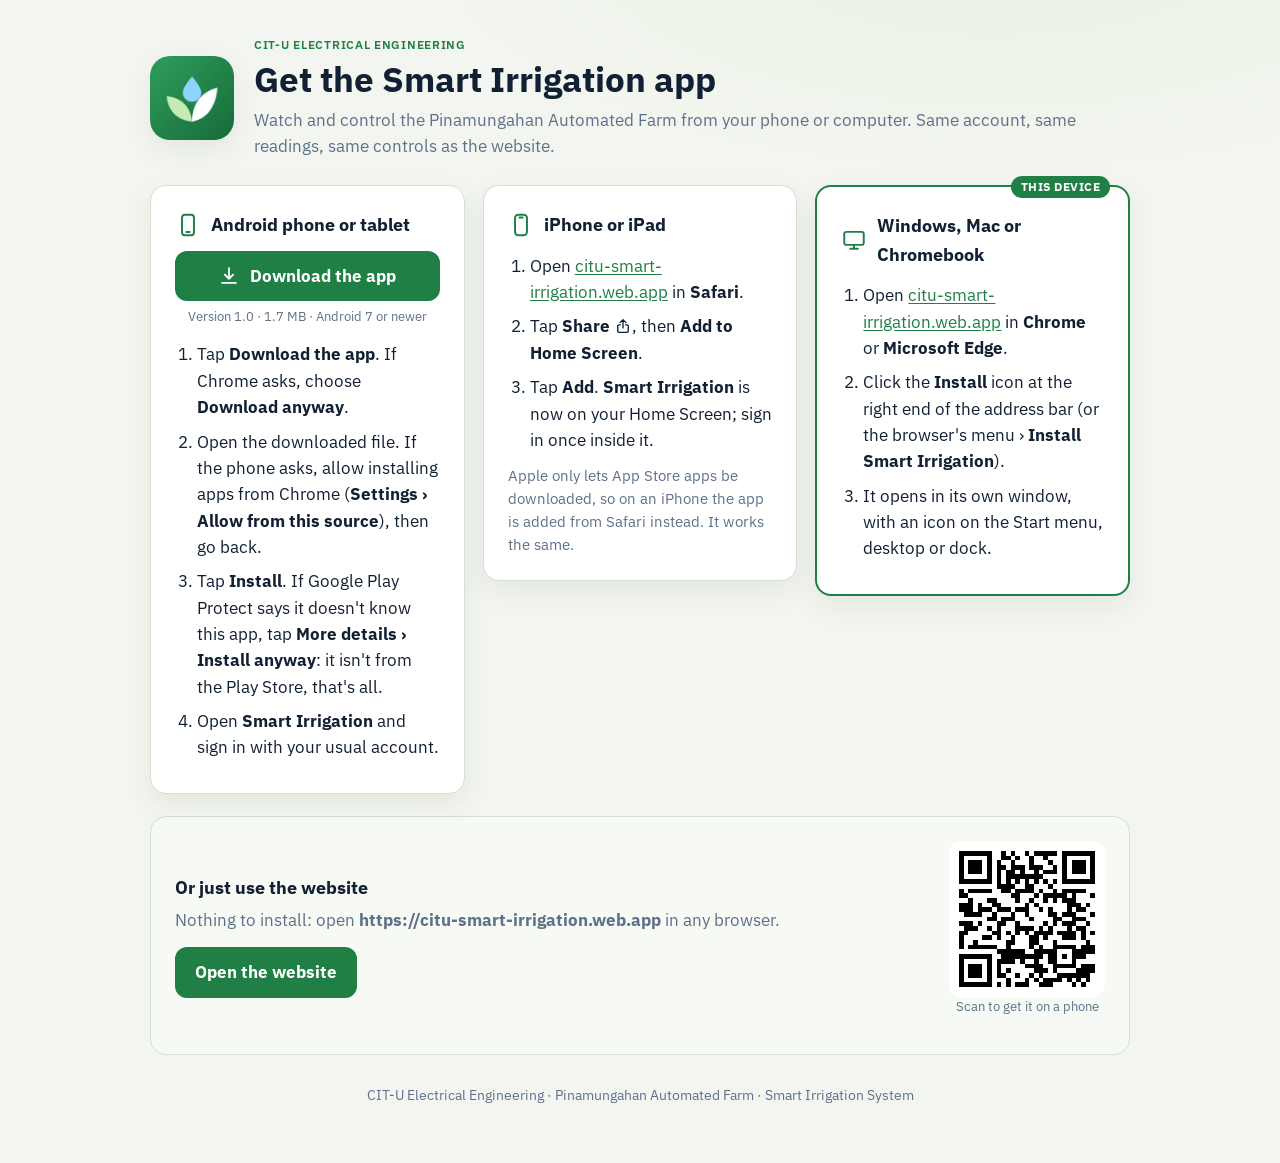
==== app.html @ 6db56dd0 "The website's own address and an app: https://citu-smart-irrigation.web.app (Firebase Hosting) inste" ====
<!DOCTYPE html>
<html lang="en" data-theme="light" data-platform="desktop">
<head>
  <meta charset="UTF-8">
  <meta name="viewport" content="width=device-width, initial-scale=1.0">
  <title>Get the app · CIT-U EE Smart Irrigation</title>
  <meta name="description" content="Install CIT-U EE Smart Irrigation on an Android phone, an iPhone or a computer.">
  <meta name="theme-color" content="#1f7f45">
  <link rel="manifest" href="manifest.webmanifest">
  <link rel="icon" href="icons/icon.svg" type="image/svg+xml">
  <link rel="icon" href="icons/icon-32.png" sizes="32x32" type="image/png">
  <link rel="apple-touch-icon" href="icons/apple-touch-icon.png">
  <!-- The download page (26 Nov 2026), served at /app (firebase.json rewrites it). Self-contained styles in the site's
       colours; the site's own light/dark choice (localStorage "theme", same site) and the device decide what shows first.
       The Android app is a Trusted Web Activity: this same website, opened full screen by Chrome, so it is always the
       current release. Its signing key and build steps live in "web v.4 pure ultrasonic\Android_App" (not in this repo). -->
  <script>
    (function () {
      var root = document.documentElement, theme = null, ua = navigator.userAgent || "";
      try { theme = localStorage.getItem("theme"); } catch (e) { /* storage blocked */ }
      root.setAttribute("data-theme", theme === "dark" ? "dark" : "light");
      var ios = /iphone|ipad|ipod/i.test(ua) || (navigator.platform === "MacIntel" && navigator.maxTouchPoints > 1);
      root.setAttribute("data-platform", /android/i.test(ua) ? "android" : ios ? "ios" : "desktop");
    })();
  </script>
  <link rel="preconnect" href="https://fonts.googleapis.com">
  <link rel="preconnect" href="https://fonts.gstatic.com" crossorigin>
  <link rel="stylesheet" href="https://fonts.googleapis.com/css2?family=IBM+Plex+Sans:wght@400;500;600;700&display=swap" media="print" onload="this.media='all'">
  <style>
    :root { --bg: #f3f6f0; --surface: #ffffff; --surface-muted: #f6f9f4; --border: #d5e0d3; --text: #122034; --muted: #5e718a;
      --accent: #1f7f45; --accent-soft: #e6f4ea; --on-accent: #ffffff; --shadow: 0 10px 28px rgb(40 70 40 / .08); }
    :root[data-theme="dark"] { --bg: #0b1410; --surface: #121e19; --surface-muted: #0e1814; --border: #263a33; --text: #eef4ff;
      --muted: #9fb0c7; --accent: #43c47f; --accent-soft: rgb(60 196 124 / .14); --on-accent: #0b1410; --shadow: 0 14px 34px rgb(0 0 0 / .32); }
    * { box-sizing: border-box; }
    body { margin: 0; background: radial-gradient(900px 380px at 78% -6%, rgb(126 186 92 / .10), transparent 65%), var(--bg); color: var(--text);
      font: 17px/1.55 "IBM Plex Sans", system-ui, -apple-system, "Segoe UI", Roboto, sans-serif; }
    a { color: var(--accent); text-underline-offset: 2px; }
    .page { width: min(100% - 32px, 980px); margin: 0 auto; padding: 36px 0 56px; }
    .hero { display: flex; align-items: center; gap: 20px; margin-bottom: 26px; }
    .hero img { width: 84px; height: 84px; flex: none; border-radius: 20px; box-shadow: var(--shadow); }
    .eyebrow { margin: 0 0 4px; color: var(--accent); font-size: .74rem; font-weight: 600; letter-spacing: .06em; text-transform: uppercase; }
    h1 { margin: 0; font-size: clamp(1.6rem, 4.6vw, 2.2rem); line-height: 1.2; }
    .lead { margin: 6px 0 0; color: var(--muted); }
    .in-app { margin: 0 0 22px; padding: 12px 16px; border-left: 4px solid var(--accent); border-radius: 10px; background: var(--accent-soft); }
    .in-app[hidden] { display: none; }
    .cards { display: grid; grid-template-columns: repeat(3, minmax(0, 1fr)); gap: 18px; align-items: start; }
    .card { position: relative; padding: 24px; border: 1px solid var(--border); border-radius: 16px; background: var(--surface); box-shadow: var(--shadow); }
    .card h2 { display: flex; align-items: center; gap: 10px; margin: 0 0 12px; font-size: 1.15rem; }
    .card h2 svg { width: 26px; height: 26px; flex: none; fill: none; stroke: var(--accent); stroke-width: 1.8; stroke-linecap: round; stroke-linejoin: round; }
    .card ol { margin: 14px 0 0; padding-left: 1.3em; }
    .card li { margin: 0 0 8px; }
    .card p { margin: 12px 0 0; color: var(--muted); font-size: .92rem; }
    .this-device { display: none; position: absolute; top: -11px; right: 18px; padding: 2px 10px; border-radius: 999px; background: var(--accent); color: var(--on-accent); font-size: .72rem; font-weight: 700; letter-spacing: .04em; text-transform: uppercase; }
    :root[data-platform="android"] #android, :root[data-platform="ios"] #iphone, :root[data-platform="desktop"] #computer { border: 2px solid var(--accent); }
    :root[data-platform="android"] #android .this-device, :root[data-platform="ios"] #iphone .this-device, :root[data-platform="desktop"] #computer .this-device { display: block; }
    .button { display: inline-flex; align-items: center; justify-content: center; gap: 10px; width: 100%; min-height: 50px; padding: 10px 18px; border: 2px solid var(--accent);
      border-radius: 12px; background: var(--accent); color: var(--on-accent); font: inherit; font-weight: 700; text-decoration: none; cursor: pointer; }
    .button svg { width: 22px; height: 22px; fill: none; stroke: currentColor; stroke-width: 2; stroke-linecap: round; stroke-linejoin: round; }
    .button.secondary { margin-top: 12px; background: transparent; color: var(--accent); }
    .button[hidden] { display: none; }
    .meta { display: block; margin-top: 6px; color: var(--muted); font-size: .82rem; text-align: center; }
    .meta[hidden], .card ol[hidden] { display: none; }
    .card p.no-apk { margin: 0; padding: 12px 14px; border-left: 4px solid var(--accent); border-radius: 10px; background: var(--accent-soft); color: var(--text); font-size: .95rem; }
    .card p.no-apk[hidden] { display: none; }
    .web { display: grid; grid-template-columns: 1fr auto; gap: 24px; align-items: center; margin-top: 22px; padding: 24px; border: 1px solid var(--border); border-radius: 16px; background: var(--surface-muted); }
    .web h2 { margin: 0 0 6px; font-size: 1.1rem; }
    .web p { margin: 0 0 14px; color: var(--muted); }
    .web .link { font-weight: 700; overflow-wrap: anywhere; }
    .qr { width: 156px; padding: 10px; border-radius: 12px; background: #ffffff; }
    .qr svg { display: block; width: 100%; height: auto; }
    .qr-caption { margin: 6px 0 0; color: var(--muted); font-size: .8rem; text-align: center; }
    .open-site { display: inline-flex; width: auto; }
    footer { margin-top: 30px; color: var(--muted); font-size: .85rem; text-align: center; }
    @media (max-width: 860px) {
      .cards { grid-template-columns: 1fr; }
      :root[data-platform="android"] #android, :root[data-platform="ios"] #iphone, :root[data-platform="desktop"] #computer { order: -1; }
      .web { grid-template-columns: 1fr; }
      .qr-box { display: none; }
    }
  </style>
</head>
<body>
  <div class="page">
    <header class="hero">
      <img src="icons/icon-192.png" width="84" height="84" alt="">
      <div>
        <p class="eyebrow">CIT-U Electrical Engineering</p>
        <h1>Get the Smart Irrigation app</h1>
        <p class="lead">Watch and control the Pinamungahan Automated Farm from your phone or computer. Same account, same readings, same controls as the website.</p>
      </div>
    </header>

    <p class="in-app" id="inAppNote" hidden>You're already using the app. This page is for setting it up on another phone or computer.</p>

    <div class="cards">
      <section class="card" id="android" aria-labelledby="androidTitle">
        <span class="this-device">This device</span>
        <h2 id="androidTitle"><svg viewBox="0 0 24 24" aria-hidden="true"><rect x="6.5" y="2.5" width="11" height="19" rx="2.5"/><path d="M10.5 18.5h3"/></svg>Android phone or tablet</h2>
        <a class="button" id="apkLink" href="download/CIT-U-Smart-Irrigation.apk" download="CIT-U-Smart-Irrigation.apk">
          <svg viewBox="0 0 24 24" aria-hidden="true"><path d="M12 3.5v11"/><path d="m7.5 10.5 4.5 4.5 4.5-4.5"/><path d="M4.5 19.5h15"/></svg>Download the app
        </a>
        <span class="meta" id="apkMeta">Version 1.0 · 1.7&nbsp;MB · Android&nbsp;7 or newer</span>
        <p class="no-apk" id="noApk" hidden>The Android download isn't available right now. In Chrome, open the menu (⋮) and choose <strong>Add to Home screen</strong> › <strong>Install</strong>: you get the same app.</p>
        <ol id="apkSteps">
          <li>Tap <strong>Download the app</strong>. If Chrome asks, choose <strong>Download anyway</strong>.</li>
          <li>Open the downloaded file. If the phone asks, allow installing apps from Chrome (<strong>Settings › Allow from this source</strong>), then go back.</li>
          <li>Tap <strong>Install</strong>. If Google Play Protect says it doesn't know this app, tap <strong>More details › Install anyway</strong>: it isn't from the Play Store, that's all.</li>
          <li>Open <strong>Smart Irrigation</strong> and sign in with your usual account.</li>
        </ol>
        <button class="button secondary" type="button" data-install hidden>Or install from Chrome, no file needed</button>
      </section>

      <section class="card" id="iphone" aria-labelledby="iphoneTitle">
        <span class="this-device">This device</span>
        <h2 id="iphoneTitle"><svg viewBox="0 0 24 24" aria-hidden="true"><rect x="6.5" y="2.5" width="11" height="19" rx="3"/><path d="M10.5 5h3"/></svg>iPhone or iPad</h2>
        <ol>
          <li>Open <a href="./">citu-smart-irrigation.web.app</a> in <strong>Safari</strong>.</li>
          <li>Tap <strong>Share</strong> <svg viewBox="0 0 24 24" width="18" height="18" aria-label="(the square with an arrow)" style="vertical-align:-3px;fill:none;stroke:currentColor;stroke-width:1.8;stroke-linecap:round;stroke-linejoin:round"><path d="M12 3.5v11M8 7.5l4-4 4 4"/><path d="M8.5 10.5h-2a1.5 1.5 0 0 0-1.5 1.5v7a1.5 1.5 0 0 0 1.5 1.5h11a1.5 1.5 0 0 0 1.5-1.5v-7a1.5 1.5 0 0 0-1.5-1.5h-2"/></svg>, then <strong>Add to Home Screen</strong>.</li>
          <li>Tap <strong>Add</strong>. <strong>Smart Irrigation</strong> is now on your Home Screen; sign in once inside it.</li>
        </ol>
        <p>Apple only lets App Store apps be downloaded, so on an iPhone the app is added from Safari instead. It works the same.</p>
      </section>

      <section class="card" id="computer" aria-labelledby="computerTitle">
        <span class="this-device">This device</span>
        <h2 id="computerTitle"><svg viewBox="0 0 24 24" aria-hidden="true"><rect x="3" y="4.5" width="18" height="12" rx="2"/><path d="M8.5 20h7M12 16.5V20"/></svg>Windows, Mac or Chromebook</h2>
        <button class="button" type="button" data-install hidden>
          <svg viewBox="0 0 24 24" aria-hidden="true"><path d="M12 3.5v11"/><path d="m7.5 10.5 4.5 4.5 4.5-4.5"/><path d="M4.5 19.5h15"/></svg>Install the app
        </button>
        <ol>
          <li>Open <a href="./">citu-smart-irrigation.web.app</a> in <strong>Chrome</strong> or <strong>Microsoft Edge</strong>.</li>
          <li>Click the <strong>Install</strong> icon at the right end of the address bar (or the browser's menu › <strong>Install Smart Irrigation</strong>).</li>
          <li>It opens in its own window, with an icon on the Start menu, desktop or dock.</li>
        </ol>
      </section>
    </div>

    <section class="web" aria-labelledby="webTitle">
      <div>
        <h2 id="webTitle">Or just use the website</h2>
        <p>Nothing to install: open <span class="link">https://citu-smart-irrigation.web.app</span> in any browser.</p>
        <a class="button open-site" href="./">Open the website</a>
      </div>
      <div class="qr-box">
        <div class="qr" role="img" aria-label="QR code for citu-smart-irrigation.web.app/app">
          <svg xmlns="http://www.w3.org/2000/svg" viewBox="0 0 29 29" shape-rendering="crispEdges"><path fill="#ffffff" d="M0 0h29v29H0z"/><path stroke="#000000" d="M0 0.5h7m2 0h1m1 0h1m2 0h1m1 0h5m1 0h7M0 1.5h1m5 0h1m2 0h2m1 0h1m2 0h1m2 0h1m3 0h1m5 0h1M0 2.5h1m1 0h3m1 0h1m1 0h1m2 0h1m3 0h1m3 0h1m2 0h1m1 0h3m1 0h1M0 3.5h1m1 0h3m1 0h1m1 0h2m1 0h3m1 0h3m2 0h1m1 0h1m1 0h3m1 0h1M0 4.5h1m1 0h3m1 0h1m1 0h1m1 0h2m1 0h1m2 0h1m1 0h3m1 0h1m1 0h3m1 0h1M0 5.5h1m5 0h1m1 0h1m1 0h8m4 0h1m5 0h1M0 6.5h7m1 0h1m1 0h1m1 0h1m1 0h1m1 0h1m1 0h1m1 0h1m1 0h7M8 7.5h4m2 0h2m3 0h1M0 8.5h1m1 0h5m2 0h2m1 0h4m1 0h1m2 0h1m1 0h5M0 9.5h2m9 0h2m3 0h1m1 0h5m1 0h1m3 0h1M2 10.5h1m3 0h2m4 0h1m2 0h1m2 0h1m1 0h1m1 0h3M0 11.5h3m1 0h1m2 0h2m5 0h1m1 0h1m6 0h3m1 0h1M0 12.5h3m1 0h3m1 0h3m1 0h3m2 0h1m1 0h1m3 0h1m1 0h2M1 13.5h4m2 0h1m3 0h1m2 0h1m4 0h2m1 0h3m3 0h1M6 14.5h2m1 0h3m3 0h1m4 0h2m2 0h3M0 15.5h3m1 0h1m3 0h2m2 0h1m5 0h1m1 0h1m1 0h3m2 0h1M1 16.5h3m2 0h1m1 0h1m3 0h4m1 0h1m1 0h1m3 0h1m1 0h2M0 17.5h2m5 0h2m1 0h1m1 0h1m1 0h1m1 0h4m1 0h4m1 0h1m1 0h1M0 18.5h1m4 0h2m1 0h1m2 0h1m3 0h2m1 0h1m3 0h3m1 0h1M0 19.5h1m2 0h1m6 0h2m3 0h2m3 0h1m6 0h1M0 20.5h1m1 0h6m2 0h1m4 0h1m1 0h1m2 0h5m1 0h3M8 21.5h6m2 0h5m3 0h5M0 22.5h7m2 0h9m1 0h2m1 0h1m1 0h3M0 23.5h1m5 0h1m1 0h4m1 0h1m2 0h1m2 0h2m3 0h1M0 24.5h1m1 0h3m1 0h1m1 0h1m5 0h4m2 0h5m1 0h3M0 25.5h1m1 0h3m1 0h1m1 0h1m1 0h1m5 0h3m1 0h1m4 0h4M0 26.5h1m1 0h3m1 0h1m1 0h2m2 0h1m2 0h1m1 0h1m3 0h7M0 27.5h1m5 0h1m3 0h1m3 0h1m1 0h1m1 0h4m1 0h1m1 0h1m1 0h1M0 28.5h7m1 0h1m1 0h1m1 0h3m2 0h3m4 0h1m1 0h1"/></svg>
        </div>
        <p class="qr-caption">Scan to get it on a phone</p>
      </div>
    </section>

    <footer>CIT-U Electrical Engineering · Pinamungahan Automated Farm · Smart Irrigation System</footer>
  </div>

  <script>
    (function () {
      // Inside the installed app already (the Android app opens /?source=twa, an installed web app ?source=pwa; index.html
      // remembers that for the visit), or in an installed window.
      var inApp = false;
      try { inApp = sessionStorage.getItem("inApp") === "1"; } catch (e) { /* storage blocked */ }
      if (inApp || navigator.standalone === true || (window.matchMedia && matchMedia("(display-mode: standalone)").matches)) {
        document.getElementById("inAppNote").hidden = false;
      }

      // A deploy without the APK must not leave a dead download button: point Android at Chrome's own install instead.
      var apkLink = document.getElementById("apkLink");
      if (window.fetch) {
        fetch(apkLink.getAttribute("href"), { method: "HEAD", cache: "no-store" }).then(function (response) {
          if (response.ok) return;
          apkLink.hidden = true;
          document.getElementById("apkMeta").hidden = true;
          document.getElementById("apkSteps").hidden = true;
          document.getElementById("noApk").hidden = false;
        }).catch(function () { /* offline: leave the page as it is */ });
      }

      // Chrome and Edge offer to install the website itself; show that as a button where it applies.
      var offer = null;
      var buttons = Array.prototype.slice.call(document.querySelectorAll("[data-install]"));
      window.addEventListener("beforeinstallprompt", function (event) {
        event.preventDefault();
        offer = event;
        buttons.forEach(function (button) { button.hidden = false; });
      });
      buttons.forEach(function (button) {
        button.addEventListener("click", function () {
          if (!offer) return;
          offer.prompt();
          offer.userChoice.finally(function () {
            offer = null;
            buttons.forEach(function (b) { b.hidden = true; });
          });
        });
      });
      window.addEventListener("appinstalled", function () {
        buttons.forEach(function (b) { b.hidden = true; });
      });
    })();
  </script>
</body>
</html>
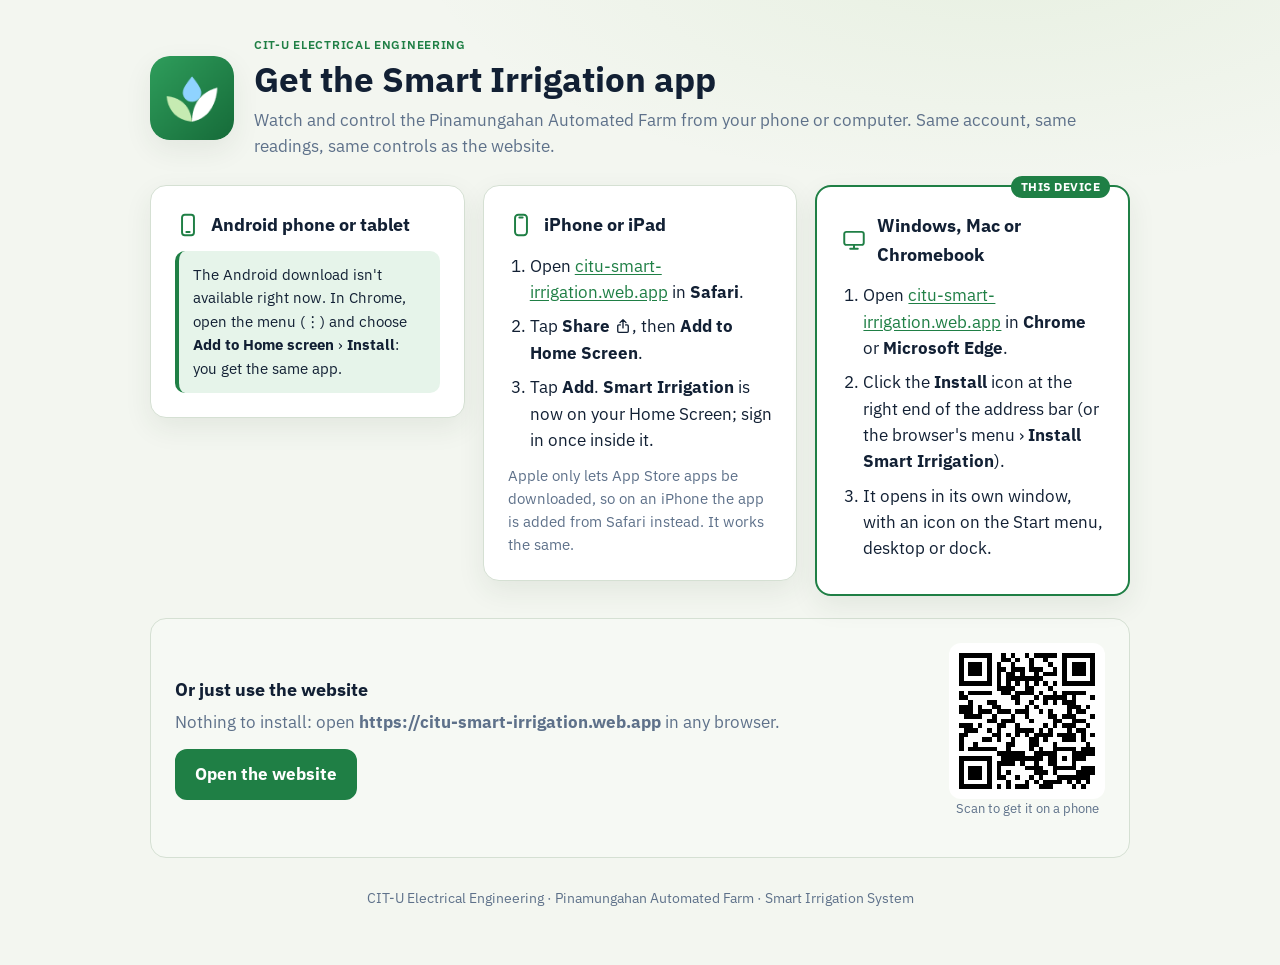
==== commit 9d21a333: "The old GitHub address forwards even when GitHub publishes the whole repo: index.html and app.html s" ====
--- a/app.html
+++ b/app.html
@@ -15,6 +15,10 @@
        The Android app is a Trusted Web Activity: this same website, opened full screen by Chrome, so it is always the
        current release. Its signing key and build steps live in "web v.4 pure ultrasonic\Android_App" (not in this repo). -->
   <script>
+    // A copy on the old GitHub Pages address goes to the same page at the website's own address (see index.html).
+    if (/\.github\.io$/i.test(location.hostname)) {
+      location.replace("https://citu-smart-irrigation.web.app" + location.pathname.replace(/^\/Website(\/|$)/i, "/") + location.search + location.hash);
+    }
     (function () {
       var root = document.documentElement, theme = null, ua = navigator.userAgent || "";
       try { theme = localStorage.getItem("theme"); } catch (e) { /* storage blocked */ }
